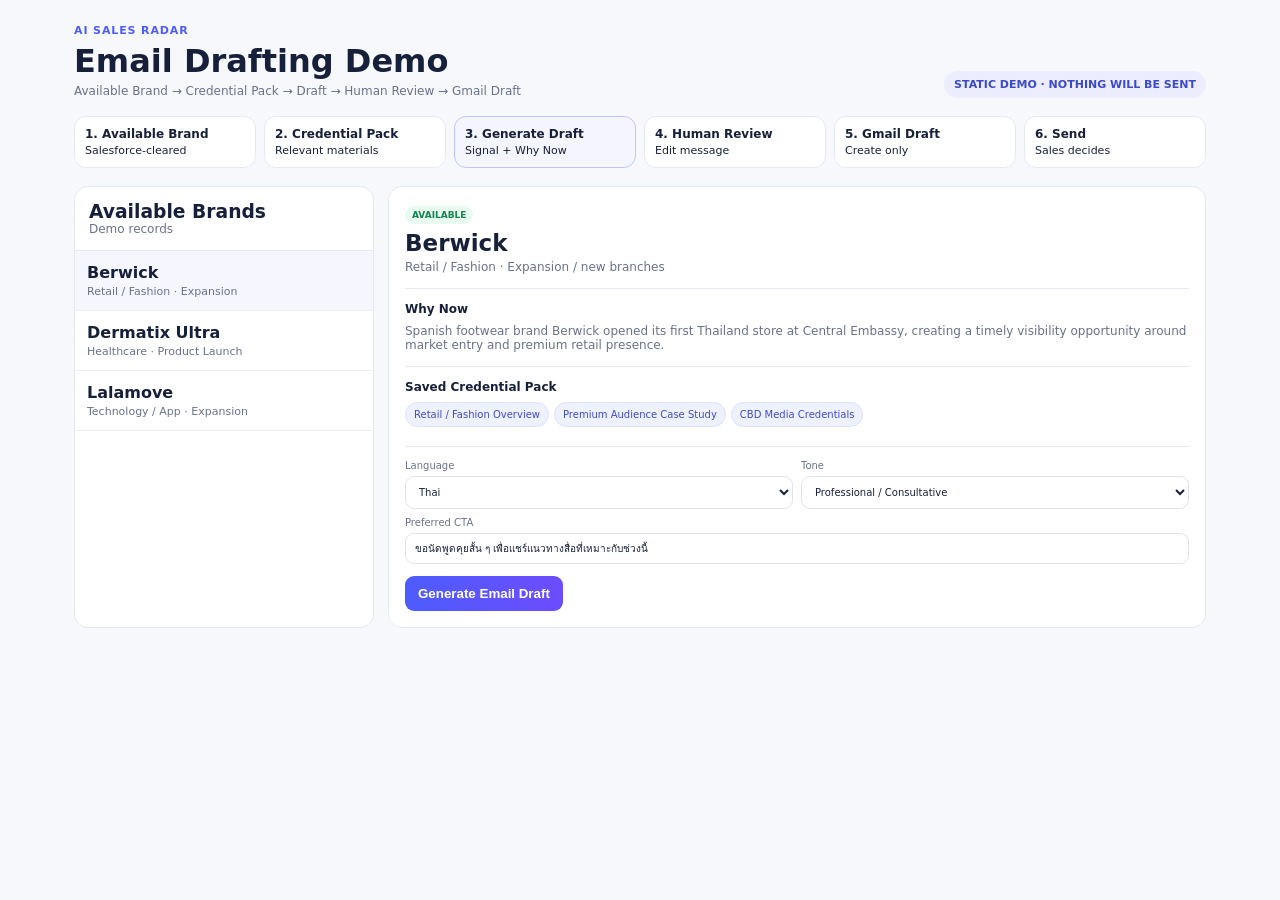
==== docs/email-drafting-demo.html @ 68620414 "demo: add standalone Email Drafting preview" ====
<!doctype html>
<html lang="en">
<head>
<meta charset="utf-8"><meta name="viewport" content="width=device-width,initial-scale=1">
<title>AI Sales Radar — Email Drafting Demo</title>
<style>
:root{--ink:#17203a;--muted:#69728a;--line:#e6e9f2;--bg:#f7f8fc;--blue:#4d5cff;--purple:#6d4cff;--green:#18a966}
*{box-sizing:border-box}body{margin:0;font-family:Inter,system-ui,Segoe UI,Arial;background:var(--bg);color:var(--ink)}
.shell{max-width:1180px;margin:auto;padding:24px}.top{display:flex;justify-content:space-between;gap:16px;align-items:flex-end;margin-bottom:18px}.eyebrow{font-size:11px;font-weight:800;letter-spacing:.08em;color:#4d5cff}.top h1{margin:5px 0 4px;font-size:32px}.sub{color:var(--muted);font-size:12px}
.demo-badge{background:#eceeff;color:#3c49c9;border-radius:999px;padding:7px 10px;font-size:11px;font-weight:800}
.flow{display:grid;grid-template-columns:repeat(6,1fr);gap:8px;margin:16px 0 18px}.step{background:#fff;border:1px solid var(--line);border-radius:12px;padding:10px;font-size:11px}.step b{display:block;font-size:12px;margin-bottom:3px}.step.active{border-color:#bfc6ff;background:#f4f5ff}
.grid{display:grid;grid-template-columns:300px 1fr;gap:14px}.panel{background:#fff;border:1px solid var(--line);border-radius:14px;overflow:hidden}.head{padding:14px;border-bottom:1px solid var(--line)}.head h3{margin:0}
.brand{padding:12px;border-bottom:1px solid #eef0f5;cursor:pointer}.brand:hover,.brand.active{background:#f5f6ff}.brand .name{font-weight:800}.signal{font-size:11px;color:var(--muted);margin-top:3px}
.detail{padding:16px}.badge{display:inline-block;background:#e9fbf1;color:#158350;border-radius:999px;padding:4px 7px;font-size:9px;font-weight:800}.detail h2{margin:6px 0 4px;font-size:23px}
.section{border-top:1px solid var(--line);margin-top:14px;padding-top:13px}.section-title{font-size:12px;font-weight:800;margin-bottom:8px}.cred{display:inline-block;background:#eef1ff;color:#3f4bc9;border:1px solid #dce1ff;border-radius:999px;padding:6px 8px;font-size:10px;margin:0 5px 5px 0}
.controls{display:grid;grid-template-columns:1fr 1fr;gap:8px}.controls label,.form label{display:grid;gap:5px;font-size:10px;color:var(--muted)}input,select,textarea{border:1px solid #dfe3ed;border-radius:9px;padding:9px;font:inherit;width:100%;background:#fff;color:var(--ink)}textarea{min-height:260px;line-height:1.55;resize:vertical}
.btn{border:1px solid var(--line);background:#fff;padding:10px 13px;border-radius:9px;cursor:pointer;font-weight:700}.btn.primary{border:0;color:#fff;background:linear-gradient(90deg,var(--blue),var(--purple))}
.actions{display:flex;gap:8px;flex-wrap:wrap;margin-top:12px}.draft{display:none;margin-top:14px;border:1px solid #dce1f0;border-radius:12px;padding:13px}.draft.show{display:block}.draft-top{display:flex;justify-content:space-between;gap:10px}.not-sent{background:#fff6e8;color:#8d5a00;border-radius:999px;padding:4px 8px;font-size:9px;font-weight:800;height:max-content}
.insights{display:grid;grid-template-columns:repeat(3,1fr);gap:8px;margin:12px 0}.insights div{border:1px solid var(--line);background:#fbfbfd;border-radius:9px;padding:9px}.insights span{display:block;font-size:9px;color:var(--muted);text-transform:uppercase}.insights strong{display:block;font-size:10px;margin-top:4px;line-height:1.45}
.note{background:#ecfbf3;border:1px solid #bcebd0;color:#17633d;padding:9px 10px;border-radius:9px;font-size:10px;margin-top:10px}.toast{position:fixed;right:20px;bottom:20px;background:#17203a;color:#fff;padding:12px 14px;border-radius:10px;display:none;font-size:12px}.toast.show{display:block}
@media(max-width:800px){.shell{padding:12px}.flow{grid-template-columns:repeat(2,1fr)}.grid{grid-template-columns:1fr}.controls,.insights{grid-template-columns:1fr}.top{display:block}.top h1{font-size:26px}}
</style>
</head>
<body>
<div class="shell">
  <div class="top">
    <div><div class="eyebrow">AI SALES RADAR</div><h1>Email Drafting Demo</h1><div class="sub">Available Brand → Credential Pack → Draft → Human Review → Gmail Draft</div></div>
    <div class="demo-badge">STATIC DEMO · NOTHING WILL BE SENT</div>
  </div>
  <div class="flow">
    <div class="step"><b>1. Available Brand</b>Salesforce-cleared</div>
    <div class="step"><b>2. Credential Pack</b>Relevant materials</div>
    <div class="step active"><b>3. Generate Draft</b>Signal + Why Now</div>
    <div class="step"><b>4. Human Review</b>Edit message</div>
    <div class="step"><b>5. Gmail Draft</b>Create only</div>
    <div class="step"><b>6. Send</b>Sales decides</div>
  </div>
  <div class="grid">
    <div class="panel">
      <div class="head"><h3>Available Brands</h3><div class="sub">Demo records</div></div>
      <div class="brand active" data-brand="Berwick"><div class="name">Berwick</div><div class="signal">Retail / Fashion · Expansion</div></div>
      <div class="brand" data-brand="Dermatix Ultra"><div class="name">Dermatix Ultra</div><div class="signal">Healthcare · Product Launch</div></div>
      <div class="brand" data-brand="Lalamove"><div class="name">Lalamove</div><div class="signal">Technology / App · Expansion</div></div>
    </div>
    <div class="panel">
      <div class="detail">
        <span class="badge">AVAILABLE</span><h2 id="brandName">Berwick</h2><div class="sub" id="brandMeta">Retail / Fashion · Expansion / new branches</div>
        <div class="section"><div class="section-title">Why Now</div><div class="sub" id="whyNow">Spanish footwear brand Berwick opened its first Thailand store at Central Embassy, creating a timely visibility opportunity around market entry and premium retail presence.</div></div>
        <div class="section"><div class="section-title">Saved Credential Pack</div><div id="creds"><span class="cred">Retail / Fashion Overview</span><span class="cred">Premium Audience Case Study</span><span class="cred">CBD Media Credentials</span></div></div>
        <div class="section">
          <div class="controls">
            <label>Language<select id="lang"><option>Thai</option><option>English</option></select></label>
            <label>Tone<select id="tone"><option>Professional / Consultative</option><option>Warm / Relationship-led</option><option>Concise / Executive</option></select></label>
            <label style="grid-column:1/-1">Preferred CTA<input id="cta" value="ขอนัดพูดคุยสั้น ๆ เพื่อแชร์แนวทางสื่อที่เหมาะกับช่วงนี้"></label>
          </div>
          <div class="actions"><button class="btn primary" id="generate">Generate Email Draft</button></div>
        </div>
        <div class="draft" id="draft">
          <div class="draft-top"><div><span class="badge">DRAFT READY</span><h3 style="margin:6px 0 2px">Sales Email Preview</h3><div class="sub">Human review required</div></div><div class="not-sent">NOT SENT</div></div>
          <div class="insights">
            <div><span>Sales Angle</span><strong>Use the latest buying signal as the reason to engage now.</strong></div>
            <div><span>Media Direction</span><strong>Start from objective, audience and geography before recommending OOH/DOOH formats.</strong></div>
            <div><span>Next Best Action</span><strong>Request a short meeting and validate campaign timing.</strong></div>
          </div>
          <div class="form">
            <label>Recipient<input id="recipient" type="email" placeholder="name@company.com"></label>
            <label style="margin-top:8px">Subject<input id="subject"></label>
            <label style="margin-top:8px">Email Body<textarea id="body"></textarea></label>
          </div>
          <div class="note"><b>Human Control:</b> Create Gmail Draft only. Sales must review and press Send manually.</div>
          <div class="actions"><button class="btn primary" id="gmail">Create Gmail Draft</button><button class="btn" id="regen">Regenerate</button></div>
        </div>
      </div>
    </div>
  </div>
</div>
<div class="toast" id="toast"></div>
<script>
var data={
 "Berwick":{meta:"Retail / Fashion · Expansion / new branches",why:"Spanish footwear brand Berwick opened its first Thailand store at Central Embassy, creating a timely visibility opportunity around market entry and premium retail presence.",creds:["Retail / Fashion Overview","Premium Audience Case Study","CBD Media Credentials"]},
 "Dermatix Ultra":{meta:"Healthcare / Medical · Major product launch",why:"A new product push creates a timely opportunity to explore OOH/DOOH around clinic and healthcare-relevant touchpoints.",creds:["Healthcare Overview","Clinic Audience Case Study","Bangkok DOOH Credentials"]},
 "Lalamove":{meta:"Technology / App · Expansion",why:"Expansion across Bangkok and key upcountry cities creates a natural reason to discuss city-level OOH support and sustained brand visibility.",creds:["Tech / App Overview","City Expansion Case Study","Nationwide Billboard Credentials"]}
};
function toast(msg){var t=document.getElementById("toast");t.textContent=msg;t.classList.add("show");setTimeout(function(){t.classList.remove("show")},2200)}
function current(){return document.getElementById("brandName").textContent}
function setBrand(name){var d=data[name];document.getElementById("brandName").textContent=name;document.getElementById("brandMeta").textContent=d.meta;document.getElementById("whyNow").textContent=d.why;document.getElementById("creds").innerHTML=d.creds.map(function(x){return '<span class="cred">'+x+'</span>'}).join("");document.getElementById("draft").classList.remove("show");document.querySelectorAll(".brand").forEach(function(x){x.classList.toggle("active",x.dataset.brand===name)})}
document.querySelectorAll(".brand").forEach(function(x){x.onclick=function(){setBrand(x.dataset.brand)}});
function generate(){
 var brand=current(),lang=document.getElementById("lang").value,cta=document.getElementById("cta").value,why=document.getElementById("whyNow").textContent;
 if(lang==="Thai"){
  document.getElementById("subject").value="ขอแชร์แนวทาง OOH/DOOH สำหรับ "+brand;
  document.getElementById("body").value=[
   "เรียน ทีม "+brand+" ครับ","",
   "ผมจาก Plan B Media ครับ เห็นความเคลื่อนไหวล่าสุดของ "+brand+" และมองว่าเป็นจังหวะที่น่าสนใจสำหรับการต่อยอดการสื่อสารผ่าน OOH/DOOH","",
   "จากข้อมูลที่พบ: "+why,"",
   "เบื้องต้น Plan B สามารถช่วยวาง Media Direction ให้สอดคล้องกับกลุ่มเป้าหมาย พื้นที่ และจังหวะของแคมเปญ โดยผมได้คัด Credential ที่เกี่ยวข้องไว้ประกอบการพูดคุยแล้ว","",
   cta,"","หากสะดวก ผมยินดีเตรียมแนวทางให้กระชับตาม Objective และพื้นที่ที่แบรนด์ให้ความสำคัญครับ","","ขอบคุณครับ"
  ].join("\\n");
 }else{
  document.getElementById("subject").value="OOH/DOOH opportunity for "+brand;
  document.getElementById("body").value=[
   "Dear "+brand+" Team,","",
   "I’m reaching out from Plan B Media after seeing the brand’s recent activity. It looks like a timely opportunity to explore how OOH/DOOH could support visibility and campaign momentum.","",
   "What caught our attention: "+why,"",
   "We can shape the recommendation around your objective, target audience and priority geography. I have also shortlisted relevant credentials for the discussion.","",
   cta,"","Happy to tailor the direction once we understand the campaign objective and timing.","","Best regards"
  ].join("\\n");
 }
 document.getElementById("draft").classList.add("show");document.getElementById("draft").scrollIntoView({behavior:"smooth",block:"start"});
}
document.getElementById("generate").onclick=generate;document.getElementById("regen").onclick=generate;
document.getElementById("gmail").onclick=function(){var to=document.getElementById("recipient").value.trim();if(!to){toast("ใส่ Recipient ก่อนสร้าง Gmail Draft");return}toast("Demo: Gmail Draft created — nothing sent")};
</script>
</body></html>
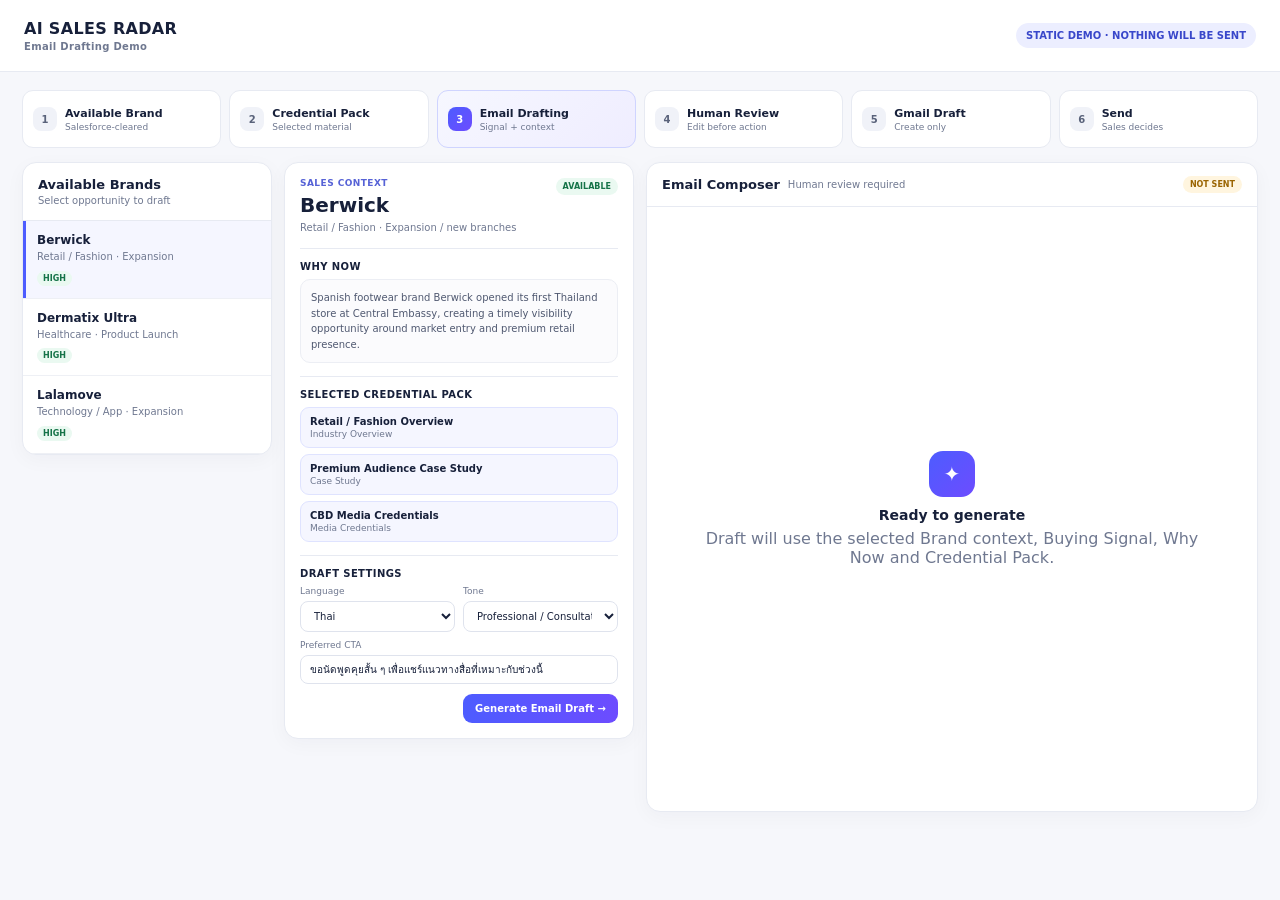
==== commit e366aeba: "demo: realign Email Drafting into sales context and composer" ====
--- a/docs/email-drafting-demo.html
+++ b/docs/email-drafting-demo.html
@@ -4,111 +4,329 @@
 <meta charset="utf-8"><meta name="viewport" content="width=device-width,initial-scale=1">
 <title>AI Sales Radar — Email Drafting Demo</title>
 <style>
-:root{--ink:#17203a;--muted:#69728a;--line:#e6e9f2;--bg:#f7f8fc;--blue:#4d5cff;--purple:#6d4cff;--green:#18a966}
-*{box-sizing:border-box}body{margin:0;font-family:Inter,system-ui,Segoe UI,Arial;background:var(--bg);color:var(--ink)}
-.shell{max-width:1180px;margin:auto;padding:24px}.top{display:flex;justify-content:space-between;gap:16px;align-items:flex-end;margin-bottom:18px}.eyebrow{font-size:11px;font-weight:800;letter-spacing:.08em;color:#4d5cff}.top h1{margin:5px 0 4px;font-size:32px}.sub{color:var(--muted);font-size:12px}
-.demo-badge{background:#eceeff;color:#3c49c9;border-radius:999px;padding:7px 10px;font-size:11px;font-weight:800}
-.flow{display:grid;grid-template-columns:repeat(6,1fr);gap:8px;margin:16px 0 18px}.step{background:#fff;border:1px solid var(--line);border-radius:12px;padding:10px;font-size:11px}.step b{display:block;font-size:12px;margin-bottom:3px}.step.active{border-color:#bfc6ff;background:#f4f5ff}
-.grid{display:grid;grid-template-columns:300px 1fr;gap:14px}.panel{background:#fff;border:1px solid var(--line);border-radius:14px;overflow:hidden}.head{padding:14px;border-bottom:1px solid var(--line)}.head h3{margin:0}
-.brand{padding:12px;border-bottom:1px solid #eef0f5;cursor:pointer}.brand:hover,.brand.active{background:#f5f6ff}.brand .name{font-weight:800}.signal{font-size:11px;color:var(--muted);margin-top:3px}
-.detail{padding:16px}.badge{display:inline-block;background:#e9fbf1;color:#158350;border-radius:999px;padding:4px 7px;font-size:9px;font-weight:800}.detail h2{margin:6px 0 4px;font-size:23px}
-.section{border-top:1px solid var(--line);margin-top:14px;padding-top:13px}.section-title{font-size:12px;font-weight:800;margin-bottom:8px}.cred{display:inline-block;background:#eef1ff;color:#3f4bc9;border:1px solid #dce1ff;border-radius:999px;padding:6px 8px;font-size:10px;margin:0 5px 5px 0}
-.controls{display:grid;grid-template-columns:1fr 1fr;gap:8px}.controls label,.form label{display:grid;gap:5px;font-size:10px;color:var(--muted)}input,select,textarea{border:1px solid #dfe3ed;border-radius:9px;padding:9px;font:inherit;width:100%;background:#fff;color:var(--ink)}textarea{min-height:260px;line-height:1.55;resize:vertical}
-.btn{border:1px solid var(--line);background:#fff;padding:10px 13px;border-radius:9px;cursor:pointer;font-weight:700}.btn.primary{border:0;color:#fff;background:linear-gradient(90deg,var(--blue),var(--purple))}
-.actions{display:flex;gap:8px;flex-wrap:wrap;margin-top:12px}.draft{display:none;margin-top:14px;border:1px solid #dce1f0;border-radius:12px;padding:13px}.draft.show{display:block}.draft-top{display:flex;justify-content:space-between;gap:10px}.not-sent{background:#fff6e8;color:#8d5a00;border-radius:999px;padding:4px 8px;font-size:9px;font-weight:800;height:max-content}
-.insights{display:grid;grid-template-columns:repeat(3,1fr);gap:8px;margin:12px 0}.insights div{border:1px solid var(--line);background:#fbfbfd;border-radius:9px;padding:9px}.insights span{display:block;font-size:9px;color:var(--muted);text-transform:uppercase}.insights strong{display:block;font-size:10px;margin-top:4px;line-height:1.45}
-.note{background:#ecfbf3;border:1px solid #bcebd0;color:#17633d;padding:9px 10px;border-radius:9px;font-size:10px;margin-top:10px}.toast{position:fixed;right:20px;bottom:20px;background:#17203a;color:#fff;padding:12px 14px;border-radius:10px;display:none;font-size:12px}.toast.show{display:block}
-@media(max-width:800px){.shell{padding:12px}.flow{grid-template-columns:repeat(2,1fr)}.grid{grid-template-columns:1fr}.controls,.insights{grid-template-columns:1fr}.top{display:block}.top h1{font-size:26px}}
+:root{
+  --ink:#17203a;--muted:#6f7890;--line:#e7eaf2;--bg:#f6f7fb;
+  --blue:#4d5cff;--purple:#6d4cff;--green:#159a5b;--amber:#9a6400;
+}
+*{box-sizing:border-box}
+body{margin:0;font-family:Inter,system-ui,Segoe UI,Arial;background:var(--bg);color:var(--ink)}
+button,input,select,textarea{font:inherit}
+.app{min-height:100vh}
+.topbar{
+  height:72px;background:#fff;border-bottom:1px solid var(--line);
+  display:flex;align-items:center;gap:14px;padding:0 24px;position:sticky;top:0;z-index:5
+}
+.logo{font-weight:850;font-size:16px;letter-spacing:.02em}
+.logo span{display:block;font-size:10px;color:var(--muted);font-weight:600;margin-top:3px}
+.spacer{flex:1}
+.demo-badge{background:#eceeff;color:#3947ca;border-radius:999px;padding:7px 10px;font-size:10px;font-weight:850}
+.shell{max-width:1480px;margin:auto;padding:18px 22px 28px}
+.flowbar{
+  display:grid;grid-template-columns:repeat(6,minmax(120px,1fr));gap:8px;margin-bottom:14px
+}
+.flowstep{
+  background:#fff;border:1px solid var(--line);border-radius:11px;padding:9px 10px;
+  min-height:58px;display:flex;gap:8px;align-items:center
+}
+.flowstep .n{
+  width:24px;height:24px;border-radius:8px;background:#f0f2f8;display:grid;place-items:center;
+  font-size:10px;font-weight:900;color:#59627a;flex:0 0 auto
+}
+.flowstep strong{display:block;font-size:11px}
+.flowstep small{display:block;font-size:9px;color:var(--muted);margin-top:2px}
+.flowstep.active{background:linear-gradient(135deg,#f6f7ff,#efedff);border-color:#cfd4ff}
+.flowstep.active .n{background:linear-gradient(135deg,var(--blue),var(--purple));color:#fff}
+
+.workspace{
+  display:grid;grid-template-columns:250px 350px minmax(520px,1fr);gap:12px;align-items:start
+}
+.panel{
+  background:#fff;border:1px solid var(--line);border-radius:14px;overflow:hidden;
+  box-shadow:0 5px 20px rgba(28,35,70,.035)
+}
+.panel-head{padding:14px 15px;border-bottom:1px solid var(--line)}
+.panel-head h3{margin:0;font-size:13px}
+.panel-head p{margin:3px 0 0;color:var(--muted);font-size:10px}
+.brand{
+  padding:12px 14px;border-bottom:1px solid #eef0f5;cursor:pointer;transition:.15s
+}
+.brand:hover,.brand.active{background:#f5f6ff}
+.brand.active{box-shadow:inset 3px 0 0 var(--blue)}
+.brand-name{font-size:12px;font-weight:800}
+.brand-meta{font-size:10px;color:var(--muted);margin-top:3px;line-height:1.35}
+.tag{
+  display:inline-block;font-size:8px;font-weight:850;border-radius:999px;
+  padding:3px 6px;background:#eaf9f1;color:#157348;margin-top:7px
+}
+
+.context{padding:15px}
+.context-brand{display:flex;align-items:flex-start;justify-content:space-between;gap:10px}
+.context-brand h2{font-size:20px;margin:5px 0 3px}
+.status{font-size:8px;font-weight:850;border-radius:999px;padding:4px 7px;background:#eaf9f1;color:#157348}
+.kicker{font-size:9px;font-weight:850;letter-spacing:.05em;color:#5662d6;text-transform:uppercase}
+.muted{color:var(--muted);font-size:10px;line-height:1.5}
+.section{border-top:1px solid var(--line);margin-top:13px;padding-top:12px}
+.section-title{font-size:10px;font-weight:850;margin-bottom:7px;text-transform:uppercase;letter-spacing:.04em}
+.why{
+  background:#fbfbfd;border:1px solid #eceef4;border-radius:10px;padding:10px;
+  font-size:10px;line-height:1.55;color:#4f5870
+}
+.creds{display:grid;gap:6px}
+.cred{
+  border:1px solid #dfe3ff;background:#f5f6ff;border-radius:9px;padding:8px 9px
+}
+.cred strong{font-size:10px;display:block}
+.cred small{font-size:9px;color:var(--muted);display:block;margin-top:2px}
+.control-grid{display:grid;grid-template-columns:1fr 1fr;gap:8px}
+.control-grid label{display:grid;gap:5px;font-size:9px;color:var(--muted)}
+.control-grid .wide{grid-column:1/-1}
+input,select,textarea{
+  border:1px solid #dfe3ed;background:#fff;color:var(--ink);border-radius:8px;padding:8px 9px;width:100%
+}
+.context input,.context select{font-size:10px}
+.btn{
+  border:1px solid var(--line);background:#fff;padding:9px 12px;border-radius:9px;cursor:pointer;
+  font-size:10px;font-weight:800
+}
+.btn.primary{border:0;color:#fff;background:linear-gradient(90deg,var(--blue),var(--purple))}
+.generate-wrap{display:flex;justify-content:flex-end;margin-top:10px}
+
+.composer{min-height:650px;display:flex;flex-direction:column}
+.composer-head{
+  padding:13px 15px;border-bottom:1px solid var(--line);
+  display:flex;align-items:center;gap:8px
+}
+.composer-head h3{margin:0;font-size:13px}
+.compose-status{
+  margin-left:auto;font-size:8px;font-weight:850;border-radius:999px;padding:4px 7px;
+  background:#fff5df;color:var(--amber)
+}
+.ai-strip{
+  display:grid;grid-template-columns:repeat(3,1fr);gap:7px;padding:10px 12px;
+  background:#fafaff;border-bottom:1px solid var(--line)
+}
+.ai-item{border:1px solid #e5e7f4;background:#fff;border-radius:8px;padding:8px}
+.ai-item span{display:block;font-size:8px;color:var(--muted);text-transform:uppercase;letter-spacing:.04em}
+.ai-item strong{display:block;font-size:9px;line-height:1.4;margin-top:3px}
+.mail-row{
+  display:grid;grid-template-columns:56px 1fr;align-items:center;min-height:46px;padding:0 14px;border-bottom:1px solid var(--line)
+}
+.mail-row label{font-size:10px;color:var(--muted)}
+.mail-row input{
+  border:0;border-radius:0;padding:11px 0;font-size:11px;outline:none;background:transparent
+}
+.mail-body{padding:0;flex:1;display:flex;min-height:410px}
+.mail-body textarea{
+  border:0;border-radius:0;resize:none;min-height:410px;padding:16px;font-size:11px;line-height:1.65;outline:none
+}
+.composer-empty{
+  flex:1;display:grid;place-items:center;padding:50px;text-align:center;color:var(--muted)
+}
+.composer-empty .icon{
+  width:46px;height:46px;border-radius:14px;display:grid;place-items:center;color:#fff;margin:auto auto 10px;
+  background:linear-gradient(135deg,var(--blue),var(--purple));font-size:20px
+}
+.composer-empty h4{color:var(--ink);font-size:14px;margin:0 0 6px}
+.composer-actions{
+  display:flex;align-items:center;gap:8px;padding:11px 13px;border-top:1px solid var(--line);background:#fff
+}
+.human-note{font-size:9px;color:#17633d;background:#ecfbf3;border:1px solid #bcebd0;border-radius:8px;padding:7px 9px}
+.composer-actions .right{margin-left:auto;display:flex;gap:7px}
+.toast{position:fixed;right:20px;bottom:20px;background:#17203a;color:#fff;padding:11px 13px;border-radius:9px;display:none;font-size:10px}
+.toast.show{display:block}
+
+@media(max-width:1120px){
+  .workspace{grid-template-columns:230px 1fr}.context-panel{grid-column:2}.composer-panel{grid-column:1/-1}
+  .flowbar{grid-template-columns:repeat(3,1fr)}
+}
+@media(max-width:760px){
+  .topbar{padding:0 14px}.shell{padding:12px}.demo-badge{display:none}
+  .flowbar{grid-template-columns:repeat(2,1fr)}
+  .workspace{grid-template-columns:1fr}.context-panel,.composer-panel{grid-column:auto}
+  .ai-strip{grid-template-columns:1fr}.control-grid{grid-template-columns:1fr}.control-grid .wide{grid-column:auto}
+}
 </style>
 </head>
 <body>
-<div class="shell">
-  <div class="top">
-    <div><div class="eyebrow">AI SALES RADAR</div><h1>Email Drafting Demo</h1><div class="sub">Available Brand → Credential Pack → Draft → Human Review → Gmail Draft</div></div>
+<div class="app">
+  <div class="topbar">
+    <div class="logo">AI SALES RADAR<span>Email Drafting Demo</span></div>
+    <div class="spacer"></div>
     <div class="demo-badge">STATIC DEMO · NOTHING WILL BE SENT</div>
   </div>
-  <div class="flow">
-    <div class="step"><b>1. Available Brand</b>Salesforce-cleared</div>
-    <div class="step"><b>2. Credential Pack</b>Relevant materials</div>
-    <div class="step active"><b>3. Generate Draft</b>Signal + Why Now</div>
-    <div class="step"><b>4. Human Review</b>Edit message</div>
-    <div class="step"><b>5. Gmail Draft</b>Create only</div>
-    <div class="step"><b>6. Send</b>Sales decides</div>
-  </div>
-  <div class="grid">
-    <div class="panel">
-      <div class="head"><h3>Available Brands</h3><div class="sub">Demo records</div></div>
-      <div class="brand active" data-brand="Berwick"><div class="name">Berwick</div><div class="signal">Retail / Fashion · Expansion</div></div>
-      <div class="brand" data-brand="Dermatix Ultra"><div class="name">Dermatix Ultra</div><div class="signal">Healthcare · Product Launch</div></div>
-      <div class="brand" data-brand="Lalamove"><div class="name">Lalamove</div><div class="signal">Technology / App · Expansion</div></div>
+
+  <div class="shell">
+    <div class="flowbar">
+      <div class="flowstep"><div class="n">1</div><div><strong>Available Brand</strong><small>Salesforce-cleared</small></div></div>
+      <div class="flowstep"><div class="n">2</div><div><strong>Credential Pack</strong><small>Selected material</small></div></div>
+      <div class="flowstep active"><div class="n">3</div><div><strong>Email Drafting</strong><small>Signal + context</small></div></div>
+      <div class="flowstep"><div class="n">4</div><div><strong>Human Review</strong><small>Edit before action</small></div></div>
+      <div class="flowstep"><div class="n">5</div><div><strong>Gmail Draft</strong><small>Create only</small></div></div>
+      <div class="flowstep"><div class="n">6</div><div><strong>Send</strong><small>Sales decides</small></div></div>
     </div>
-    <div class="panel">
-      <div class="detail">
-        <span class="badge">AVAILABLE</span><h2 id="brandName">Berwick</h2><div class="sub" id="brandMeta">Retail / Fashion · Expansion / new branches</div>
-        <div class="section"><div class="section-title">Why Now</div><div class="sub" id="whyNow">Spanish footwear brand Berwick opened its first Thailand store at Central Embassy, creating a timely visibility opportunity around market entry and premium retail presence.</div></div>
-        <div class="section"><div class="section-title">Saved Credential Pack</div><div id="creds"><span class="cred">Retail / Fashion Overview</span><span class="cred">Premium Audience Case Study</span><span class="cred">CBD Media Credentials</span></div></div>
-        <div class="section">
-          <div class="controls">
-            <label>Language<select id="lang"><option>Thai</option><option>English</option></select></label>
-            <label>Tone<select id="tone"><option>Professional / Consultative</option><option>Warm / Relationship-led</option><option>Concise / Executive</option></select></label>
-            <label style="grid-column:1/-1">Preferred CTA<input id="cta" value="ขอนัดพูดคุยสั้น ๆ เพื่อแชร์แนวทางสื่อที่เหมาะกับช่วงนี้"></label>
-          </div>
-          <div class="actions"><button class="btn primary" id="generate">Generate Email Draft</button></div>
+
+    <div class="workspace">
+      <div class="panel">
+        <div class="panel-head"><h3>Available Brands</h3><p>Select opportunity to draft</p></div>
+        <div class="brand active" data-brand="Berwick"><div class="brand-name">Berwick</div><div class="brand-meta">Retail / Fashion · Expansion</div><span class="tag">HIGH</span></div>
+        <div class="brand" data-brand="Dermatix Ultra"><div class="brand-name">Dermatix Ultra</div><div class="brand-meta">Healthcare · Product Launch</div><span class="tag">HIGH</span></div>
+        <div class="brand" data-brand="Lalamove"><div class="brand-name">Lalamove</div><div class="brand-meta">Technology / App · Expansion</div><span class="tag">HIGH</span></div>
+      </div>
+
+      <div class="panel context-panel">
+        <div class="context">
+          <div class="context-brand">
+            <div><div class="kicker">Sales Context</div><h2 id="brandName">Berwick</h2><div class="muted" id="brandMeta">Retail / Fashion · Expansion / new branches</div></div>
+            <div class="status">AVAILABLE</div>
+          </div>
+
+          <div class="section">
+            <div class="section-title">Why Now</div>
+            <div class="why" id="whyNow">Spanish footwear brand Berwick opened its first Thailand store at Central Embassy, creating a timely visibility opportunity around market entry and premium retail presence.</div>
+          </div>
+
+          <div class="section">
+            <div class="section-title">Selected Credential Pack</div>
+            <div class="creds" id="creds">
+              <div class="cred"><strong>Retail / Fashion Overview</strong><small>Industry Overview</small></div>
+              <div class="cred"><strong>Premium Audience Case Study</strong><small>Case Study</small></div>
+              <div class="cred"><strong>CBD Media Credentials</strong><small>Media Credentials</small></div>
+            </div>
+          </div>
+
+          <div class="section">
+            <div class="section-title">Draft Settings</div>
+            <div class="control-grid">
+              <label>Language<select id="lang"><option>Thai</option><option>English</option></select></label>
+              <label>Tone<select id="tone"><option>Professional / Consultative</option><option>Warm / Relationship-led</option><option>Concise / Executive</option></select></label>
+              <label class="wide">Preferred CTA<input id="cta" value="ขอนัดพูดคุยสั้น ๆ เพื่อแชร์แนวทางสื่อที่เหมาะกับช่วงนี้"></label>
+            </div>
+            <div class="generate-wrap"><button class="btn primary" id="generate">Generate Email Draft →</button></div>
+          </div>
         </div>
-        <div class="draft" id="draft">
-          <div class="draft-top"><div><span class="badge">DRAFT READY</span><h3 style="margin:6px 0 2px">Sales Email Preview</h3><div class="sub">Human review required</div></div><div class="not-sent">NOT SENT</div></div>
-          <div class="insights">
-            <div><span>Sales Angle</span><strong>Use the latest buying signal as the reason to engage now.</strong></div>
-            <div><span>Media Direction</span><strong>Start from objective, audience and geography before recommending OOH/DOOH formats.</strong></div>
-            <div><span>Next Best Action</span><strong>Request a short meeting and validate campaign timing.</strong></div>
-          </div>
-          <div class="form">
-            <label>Recipient<input id="recipient" type="email" placeholder="name@company.com"></label>
-            <label style="margin-top:8px">Subject<input id="subject"></label>
-            <label style="margin-top:8px">Email Body<textarea id="body"></textarea></label>
-          </div>
-          <div class="note"><b>Human Control:</b> Create Gmail Draft only. Sales must review and press Send manually.</div>
-          <div class="actions"><button class="btn primary" id="gmail">Create Gmail Draft</button><button class="btn" id="regen">Regenerate</button></div>
+      </div>
+
+      <div class="panel composer-panel composer">
+        <div class="composer-head">
+          <h3>Email Composer</h3>
+          <span class="muted">Human review required</span>
+          <span class="compose-status">NOT SENT</span>
+        </div>
+
+        <div id="emptyState" class="composer-empty">
+          <div>
+            <div class="icon">✦</div>
+            <h4>Ready to generate</h4>
+            <div>Draft will use the selected Brand context, Buying Signal, Why Now and Credential Pack.</div>
+          </div>
+        </div>
+
+        <div id="draftState" style="display:none;flex:1;flex-direction:column">
+          <div class="ai-strip">
+            <div class="ai-item"><span>Sales Angle</span><strong>Use the latest buying signal as the reason to engage now.</strong></div>
+            <div class="ai-item"><span>Media Direction</span><strong>Start from objective, audience and geography before recommending OOH/DOOH formats.</strong></div>
+            <div class="ai-item"><span>Next Best Action</span><strong>Request a short meeting and validate campaign timing.</strong></div>
+          </div>
+
+          <div class="mail-row"><label>To</label><input id="recipient" type="email" placeholder="name@company.com"></div>
+          <div class="mail-row"><label>Subject</label><input id="subject"></div>
+          <div class="mail-body"><textarea id="body"></textarea></div>
+
+          <div class="composer-actions">
+            <div class="human-note">Draft only — Sales reviews and sends manually.</div>
+            <div class="right">
+              <button class="btn" id="regen">Regenerate</button>
+              <button class="btn primary" id="gmail">Create Gmail Draft</button>
+            </div>
+          </div>
         </div>
       </div>
     </div>
   </div>
 </div>
+
 <div class="toast" id="toast"></div>
+
 <script>
 var data={
- "Berwick":{meta:"Retail / Fashion · Expansion / new branches",why:"Spanish footwear brand Berwick opened its first Thailand store at Central Embassy, creating a timely visibility opportunity around market entry and premium retail presence.",creds:["Retail / Fashion Overview","Premium Audience Case Study","CBD Media Credentials"]},
- "Dermatix Ultra":{meta:"Healthcare / Medical · Major product launch",why:"A new product push creates a timely opportunity to explore OOH/DOOH around clinic and healthcare-relevant touchpoints.",creds:["Healthcare Overview","Clinic Audience Case Study","Bangkok DOOH Credentials"]},
- "Lalamove":{meta:"Technology / App · Expansion",why:"Expansion across Bangkok and key upcountry cities creates a natural reason to discuss city-level OOH support and sustained brand visibility.",creds:["Tech / App Overview","City Expansion Case Study","Nationwide Billboard Credentials"]}
+ "Berwick":{
+   meta:"Retail / Fashion · Expansion / new branches",
+   why:"Spanish footwear brand Berwick opened its first Thailand store at Central Embassy, creating a timely visibility opportunity around market entry and premium retail presence.",
+   creds:[["Retail / Fashion Overview","Industry Overview"],["Premium Audience Case Study","Case Study"],["CBD Media Credentials","Media Credentials"]]
+ },
+ "Dermatix Ultra":{
+   meta:"Healthcare / Medical · Major product launch",
+   why:"A new product push creates a timely opportunity to explore OOH/DOOH around clinic and healthcare-relevant touchpoints.",
+   creds:[["Healthcare Overview","Industry Overview"],["Clinic Audience Case Study","Case Study"],["Bangkok DOOH Credentials","Media Credentials"]]
+ },
+ "Lalamove":{
+   meta:"Technology / App · Expansion",
+   why:"Expansion across Bangkok and key upcountry cities creates a natural reason to discuss city-level OOH support and sustained brand visibility.",
+   creds:[["Tech / App Overview","Industry Overview"],["City Expansion Case Study","Case Study"],["Nationwide Billboard Credentials","Media Credentials"]]
+ }
 };
-function toast(msg){var t=document.getElementById("toast");t.textContent=msg;t.classList.add("show");setTimeout(function(){t.classList.remove("show")},2200)}
+
+function toast(msg){
+  var t=document.getElementById("toast");
+  t.textContent=msg;t.classList.add("show");
+  setTimeout(function(){t.classList.remove("show")},2200)
+}
 function current(){return document.getElementById("brandName").textContent}
-function setBrand(name){var d=data[name];document.getElementById("brandName").textContent=name;document.getElementById("brandMeta").textContent=d.meta;document.getElementById("whyNow").textContent=d.why;document.getElementById("creds").innerHTML=d.creds.map(function(x){return '<span class="cred">'+x+'</span>'}).join("");document.getElementById("draft").classList.remove("show");document.querySelectorAll(".brand").forEach(function(x){x.classList.toggle("active",x.dataset.brand===name)})}
+function setBrand(name){
+  var d=data[name];
+  document.getElementById("brandName").textContent=name;
+  document.getElementById("brandMeta").textContent=d.meta;
+  document.getElementById("whyNow").textContent=d.why;
+  document.getElementById("creds").innerHTML=d.creds.map(function(x){
+    return '<div class="cred"><strong>'+x[0]+'</strong><small>'+x[1]+'</small></div>'
+  }).join("");
+  document.getElementById("emptyState").style.display="grid";
+  document.getElementById("draftState").style.display="none";
+  document.querySelectorAll(".brand").forEach(function(x){x.classList.toggle("active",x.dataset.brand===name)})
+}
 document.querySelectorAll(".brand").forEach(function(x){x.onclick=function(){setBrand(x.dataset.brand)}});
+
 function generate(){
- var brand=current(),lang=document.getElementById("lang").value,cta=document.getElementById("cta").value,why=document.getElementById("whyNow").textContent;
- if(lang==="Thai"){
-  document.getElementById("subject").value="ขอแชร์แนวทาง OOH/DOOH สำหรับ "+brand;
-  document.getElementById("body").value=[
-   "เรียน ทีม "+brand+" ครับ","",
-   "ผมจาก Plan B Media ครับ เห็นความเคลื่อนไหวล่าสุดของ "+brand+" และมองว่าเป็นจังหวะที่น่าสนใจสำหรับการต่อยอดการสื่อสารผ่าน OOH/DOOH","",
-   "จากข้อมูลที่พบ: "+why,"",
-   "เบื้องต้น Plan B สามารถช่วยวาง Media Direction ให้สอดคล้องกับกลุ่มเป้าหมาย พื้นที่ และจังหวะของแคมเปญ โดยผมได้คัด Credential ที่เกี่ยวข้องไว้ประกอบการพูดคุยแล้ว","",
-   cta,"","หากสะดวก ผมยินดีเตรียมแนวทางให้กระชับตาม Objective และพื้นที่ที่แบรนด์ให้ความสำคัญครับ","","ขอบคุณครับ"
-  ].join("\\n");
- }else{
-  document.getElementById("subject").value="OOH/DOOH opportunity for "+brand;
-  document.getElementById("body").value=[
-   "Dear "+brand+" Team,","",
-   "I’m reaching out from Plan B Media after seeing the brand’s recent activity. It looks like a timely opportunity to explore how OOH/DOOH could support visibility and campaign momentum.","",
-   "What caught our attention: "+why,"",
-   "We can shape the recommendation around your objective, target audience and priority geography. I have also shortlisted relevant credentials for the discussion.","",
-   cta,"","Happy to tailor the direction once we understand the campaign objective and timing.","","Best regards"
-  ].join("\\n");
- }
- document.getElementById("draft").classList.add("show");document.getElementById("draft").scrollIntoView({behavior:"smooth",block:"start"});
-}
-document.getElementById("generate").onclick=generate;document.getElementById("regen").onclick=generate;
-document.getElementById("gmail").onclick=function(){var to=document.getElementById("recipient").value.trim();if(!to){toast("ใส่ Recipient ก่อนสร้าง Gmail Draft");return}toast("Demo: Gmail Draft created — nothing sent")};
+  var brand=current();
+  var lang=document.getElementById("lang").value;
+  var cta=document.getElementById("cta").value;
+  var why=document.getElementById("whyNow").textContent;
+
+  if(lang==="Thai"){
+    document.getElementById("subject").value="ขอแชร์แนวทาง OOH/DOOH สำหรับ "+brand;
+    document.getElementById("body").value=[
+      "เรียน ทีม "+brand+" ครับ","",
+      "ผมจาก Plan B Media ครับ เห็นความเคลื่อนไหวล่าสุดของ "+brand+" และมองว่าเป็นจังหวะที่น่าสนใจสำหรับการต่อยอดการสื่อสารผ่าน OOH/DOOH","",
+      "จากข้อมูลที่พบ: "+why,"",
+      "เบื้องต้น Plan B สามารถช่วยวาง Media Direction ให้สอดคล้องกับกลุ่มเป้าหมาย พื้นที่ และจังหวะของแคมเปญ โดยผมได้คัด Credential ที่เกี่ยวข้องไว้ประกอบการพูดคุยแล้ว","",
+      cta,"",
+      "หากสะดวก ผมยินดีเตรียมแนวทางให้กระชับตาม Objective และพื้นที่ที่แบรนด์ให้ความสำคัญครับ","",
+      "ขอบคุณครับ"
+    ].join("\n");
+  }else{
+    document.getElementById("subject").value="OOH/DOOH opportunity for "+brand;
+    document.getElementById("body").value=[
+      "Dear "+brand+" Team,","",
+      "I’m reaching out from Plan B Media after seeing the brand’s recent activity. It looks like a timely opportunity to explore how OOH/DOOH could support visibility and campaign momentum.","",
+      "What caught our attention: "+why,"",
+      "We can shape the recommendation around your objective, target audience and priority geography. I have also shortlisted relevant credentials for the discussion.","",
+      cta,"",
+      "Happy to tailor the direction once we understand the campaign objective and timing.","",
+      "Best regards"
+    ].join("\n");
+  }
+
+  document.getElementById("emptyState").style.display="none";
+  document.getElementById("draftState").style.display="flex";
+}
+
+document.getElementById("generate").onclick=generate;
+document.getElementById("regen").onclick=generate;
+document.getElementById("gmail").onclick=function(){
+  var to=document.getElementById("recipient").value.trim();
+  if(!to){toast("ใส่ Recipient ก่อนสร้าง Gmail Draft");return}
+  toast("Demo: Gmail Draft created — nothing sent")
+};
 </script>
-</body></html>+</body>
+</html>
